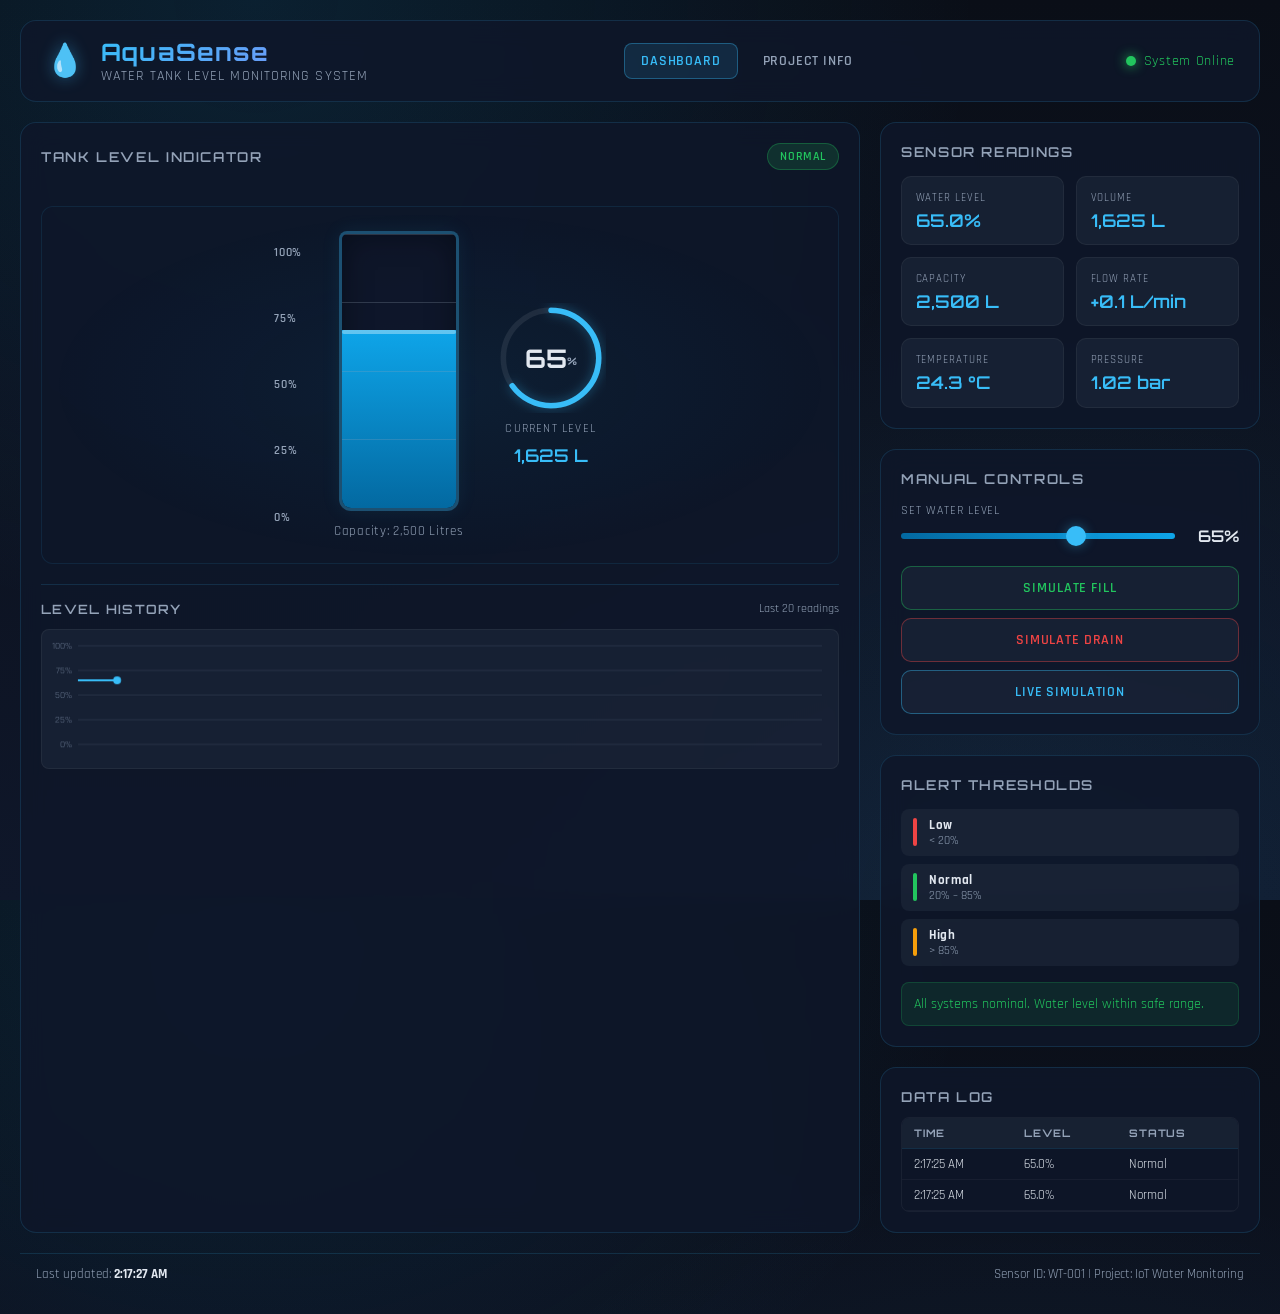
==== index.html @ 0c43d7fe "Add files via upload" ====
<!DOCTYPE html>
<html lang="en">
<head>
  <meta charset="UTF-8">
  <meta name="viewport" content="width=device-width, initial-scale=1.0">
  <title>AquaSense — Water Tank Level Monitoring</title>
  <link rel="stylesheet" href="style.css">
  <link rel="preconnect" href="https://fonts.googleapis.com">
  <link rel="preconnect" href="https://fonts.gstatic.com" crossorigin>
  <link href="https://fonts.googleapis.com/css2?family=Orbitron:wght@400;600;700&family=Rajdhani:wght@400;500;600;700&display=swap" rel="stylesheet">
</head>
<body>
  <div class="app">
    <header class="header">
      <div class="logo">
        <span class="logo-icon">💧</span>
        <div>
          <h1>AquaSense</h1>
          <p>Water Tank Level Monitoring System</p>
        </div>
      </div>
      <nav class="nav">
        <a href="index.html" class="nav-link active">Dashboard</a>
        <a href="project-info.html" class="nav-link">Project Info</a>
      </nav>
      <div class="header-status">
        <span class="status-dot" id="statusDot"></span>
        <span id="systemStatus">System Online</span>
      </div>
    </header>

    <main class="main">
      <section class="panel tank-panel">
        <div class="panel-header">
          <h2>Tank Level Indicator</h2>
          <span class="badge" id="tankBadge">Normal</span>
        </div>

        <div class="tank-display">
          <div class="scale-column">
            <span>100%</span>
            <span>75%</span>
            <span>50%</span>
            <span>25%</span>
            <span>0%</span>
          </div>

          <div class="tank-container">
            <div class="tank-body">
              <div class="tank-mark" style="top: 0%"></div>
              <div class="tank-mark" style="top: 25%"></div>
              <div class="tank-mark" style="top: 50%"></div>
              <div class="tank-mark" style="top: 75%"></div>
              <div class="water-fill" id="waterFill">
                <div class="water-surface"></div>
              </div>
              <div class="sensor-tag">
                <span class="sensor-dot"></span>
                Ultrasonic Sensor
              </div>
            </div>
            <p class="tank-capacity">Capacity: 2,500 Litres</p>
          </div>

          <div class="level-summary">
            <div class="level-ring">
              <svg viewBox="0 0 120 120">
                <circle class="ring-bg" cx="60" cy="60" r="52"/>
                <circle class="ring-fill" id="levelRing" cx="60" cy="60" r="52"/>
              </svg>
              <div class="level-ring-text">
                <span id="levelPercent">65</span>
                <small>%</small>
              </div>
            </div>
            <p class="level-label">Current Level</p>
            <p class="level-volume" id="summaryVolume">1,625 L</p>
          </div>
        </div>

        <div class="chart-section">
          <div class="chart-header">
            <h3>Level History</h3>
            <span class="chart-note">Last 20 readings</span>
          </div>
          <canvas id="levelChart" height="140"></canvas>
        </div>
      </section>

      <aside class="sidebar">
        <section class="panel metrics-panel">
          <h2>Sensor Readings</h2>
          <div class="metrics-grid">
            <div class="metric-card">
              <span class="metric-label">Water Level</span>
              <span class="metric-value" id="metricLevel">65.0%</span>
            </div>
            <div class="metric-card">
              <span class="metric-label">Volume</span>
              <span class="metric-value" id="metricVolume">1,625 L</span>
            </div>
            <div class="metric-card">
              <span class="metric-label">Capacity</span>
              <span class="metric-value">2,500 L</span>
            </div>
            <div class="metric-card">
              <span class="metric-label">Flow Rate</span>
              <span class="metric-value" id="metricFlow">0.0 L/min</span>
            </div>
            <div class="metric-card">
              <span class="metric-label">Temperature</span>
              <span class="metric-value" id="metricTemp">24.3 °C</span>
            </div>
            <div class="metric-card">
              <span class="metric-label">Pressure</span>
              <span class="metric-value" id="metricPressure">1.02 bar</span>
            </div>
          </div>
        </section>

        <section class="panel controls-panel">
          <h2>Manual Controls</h2>
          <div class="control-group">
            <label for="levelSlider">Set Water Level</label>
            <div class="slider-row">
              <input type="range" id="levelSlider" min="0" max="100" value="65" step="0.5">
              <span class="slider-value" id="sliderValue">65%</span>
            </div>
          </div>
          <div class="control-buttons">
            <button class="btn btn-fill" id="btnFill">Simulate Fill</button>
            <button class="btn btn-drain" id="btnDrain">Simulate Drain</button>
            <button class="btn btn-auto" id="btnAuto">Live Simulation</button>
          </div>
        </section>

        <section class="panel alerts-panel">
          <h2>Alert Thresholds</h2>
          <div class="alert-zones">
            <div class="zone zone-low">
              <span class="zone-bar"></span>
              <div>
                <strong>Low</strong>
                <span>&lt; 20%</span>
              </div>
            </div>
            <div class="zone zone-normal">
              <span class="zone-bar"></span>
              <div>
                <strong>Normal</strong>
                <span>20% – 85%</span>
              </div>
            </div>
            <div class="zone zone-high">
              <span class="zone-bar"></span>
              <div>
                <strong>High</strong>
                <span>&gt; 85%</span>
              </div>
            </div>
          </div>
          <p class="alert-message" id="alertMessage">All systems nominal. Water level within safe range.</p>
        </section>

        <section class="panel log-panel">
          <h2>Data Log</h2>
          <div class="log-table-wrap">
            <table class="log-table">
              <thead>
                <tr>
                  <th>Time</th>
                  <th>Level</th>
                  <th>Status</th>
                </tr>
              </thead>
              <tbody id="logBody"></tbody>
            </table>
          </div>
        </section>
      </aside>
    </main>

    <footer class="footer">
      <span>Last updated: <strong id="lastUpdated">--</strong></span>
      <span>Sensor ID: WT-001 | Project: IoT Water Monitoring</span>
    </footer>
  </div>

  <script src="script.js"></script>
</body>
</html>
---- style.css ----
*,
*::before,
*::after {
  box-sizing: border-box;
  margin: 0;
  padding: 0;
}

:root {
  --bg-deep: #0a0e17;
  --bg-panel: rgba(15, 23, 42, 0.85);
  --bg-card: rgba(30, 41, 59, 0.6);
  --border: rgba(56, 189, 248, 0.15);
  --accent: #38bdf8;
  --accent-glow: rgba(56, 189, 248, 0.4);
  --water: #0ea5e9;
  --water-deep: #0369a1;
  --success: #22c55e;
  --warning: #f59e0b;
  --danger: #ef4444;
  --text: #e2e8f0;
  --text-muted: #94a3b8;
  --font-display: 'Orbitron', sans-serif;
  --font-body: 'Rajdhani', sans-serif;
}

html, body {
  height: 100%;
}

body {
  font-family: var(--font-body);
  background: var(--bg-deep);
  color: var(--text);
  overflow-x: hidden;
  background-image:
    radial-gradient(ellipse at 20% 0%, rgba(14, 165, 233, 0.12) 0%, transparent 50%),
    radial-gradient(ellipse at 80% 100%, rgba(56, 189, 248, 0.08) 0%, transparent 50%),
    linear-gradient(180deg, #0a0e17 0%, #0f172a 100%);
}

.app {
  min-height: 100vh;
  display: flex;
  flex-direction: column;
  padding: 1.25rem;
  gap: 1.25rem;
  max-width: 1400px;
  margin: 0 auto;
}

/* Header */
.header {
  display: flex;
  justify-content: space-between;
  align-items: center;
  padding: 1rem 1.5rem;
  background: var(--bg-panel);
  border: 1px solid var(--border);
  border-radius: 16px;
  backdrop-filter: blur(12px);
}

.logo {
  display: flex;
  align-items: center;
  gap: 1rem;
}

.logo-icon {
  font-size: 2rem;
  filter: drop-shadow(0 0 8px var(--accent-glow));
}

.logo h1 {
  font-family: var(--font-display);
  font-size: 1.5rem;
  font-weight: 700;
  letter-spacing: 0.05em;
  background: linear-gradient(135deg, var(--accent), #818cf8);
  -webkit-background-clip: text;
  -webkit-text-fill-color: transparent;
  background-clip: text;
}

.logo p {
  font-size: 0.85rem;
  color: var(--text-muted);
  letter-spacing: 0.08em;
  text-transform: uppercase;
}

.nav {
  display: flex;
  gap: 0.5rem;
}

.nav-link {
  font-family: var(--font-body);
  font-size: 0.85rem;
  font-weight: 600;
  letter-spacing: 0.06em;
  text-transform: uppercase;
  text-decoration: none;
  color: var(--text-muted);
  padding: 0.5rem 1rem;
  border-radius: 8px;
  border: 1px solid transparent;
  transition: all 0.3s ease;
}

.nav-link:hover {
  color: var(--accent);
  border-color: var(--border);
  background: rgba(56, 189, 248, 0.08);
}

.nav-link.active {
  color: var(--accent);
  border-color: rgba(56, 189, 248, 0.35);
  background: rgba(56, 189, 248, 0.12);
}

.header-status {
  display: flex;
  align-items: center;
  gap: 0.5rem;
  font-size: 0.9rem;
  color: var(--success);
  letter-spacing: 0.05em;
}

.status-dot {
  width: 10px;
  height: 10px;
  border-radius: 50%;
  background: var(--success);
  box-shadow: 0 0 12px var(--success);
}

/* Main layout */
.main {
  flex: 1;
  display: grid;
  grid-template-columns: 1fr 380px;
  gap: 1.25rem;
}

@media (max-width: 960px) {
  .main {
    grid-template-columns: 1fr;
  }
}

.panel {
  background: var(--bg-panel);
  border: 1px solid var(--border);
  border-radius: 16px;
  padding: 1.25rem;
  backdrop-filter: blur(12px);
}

.panel-header {
  display: flex;
  justify-content: space-between;
  align-items: center;
  margin-bottom: 1rem;
}

.panel h2 {
  font-family: var(--font-display);
  font-size: 0.85rem;
  font-weight: 600;
  letter-spacing: 0.12em;
  text-transform: uppercase;
  color: var(--text-muted);
}

.badge {
  font-size: 0.75rem;
  font-weight: 600;
  padding: 0.3rem 0.75rem;
  border-radius: 999px;
  letter-spacing: 0.05em;
  text-transform: uppercase;
  background: rgba(34, 197, 94, 0.15);
  color: var(--success);
  border: 1px solid rgba(34, 197, 94, 0.3);
  transition: all 0.4s ease;
}

.badge.warning {
  background: rgba(245, 158, 11, 0.15);
  color: var(--warning);
  border-color: rgba(245, 158, 11, 0.3);
}

.badge.danger {
  background: rgba(239, 68, 68, 0.15);
  color: var(--danger);
  border-color: rgba(239, 68, 68, 0.3);
}

/* Tank display */
.tank-panel {
  display: flex;
  flex-direction: column;
  gap: 1.25rem;
}

.tank-display {
  display: flex;
  align-items: center;
  justify-content: center;
  gap: 2rem;
  padding: 1.5rem 1rem;
  background: radial-gradient(ellipse at center, rgba(14, 165, 233, 0.06) 0%, transparent 70%);
  border: 1px solid rgba(56, 189, 248, 0.1);
  border-radius: 12px;
  min-height: 340px;
}

.scale-column {
  display: flex;
  flex-direction: column;
  justify-content: space-between;
  height: 280px;
  font-size: 0.75rem;
  color: var(--text-muted);
  letter-spacing: 0.05em;
  font-weight: 600;
}

.tank-container {
  display: flex;
  flex-direction: column;
  align-items: center;
  gap: 0.75rem;
}

.tank-body {
  position: relative;
  width: 120px;
  height: 280px;
  border: 3px solid rgba(56, 189, 248, 0.35);
  border-radius: 8px 8px 12px 12px;
  background: rgba(15, 23, 42, 0.8);
  overflow: hidden;
  box-shadow:
    inset 0 0 30px rgba(0, 0, 0, 0.4),
    0 0 20px rgba(56, 189, 248, 0.08);
}

.tank-mark {
  position: absolute;
  left: 0;
  right: 0;
  height: 1px;
  background: rgba(148, 163, 184, 0.25);
  z-index: 2;
}

.water-fill {
  position: absolute;
  bottom: 0;
  left: 0;
  right: 0;
  height: 65%;
  background: linear-gradient(180deg, var(--water) 0%, var(--water-deep) 100%);
  transition: height 0.6s ease, background 0.4s ease;
  z-index: 1;
}

.water-fill.low {
  background: linear-gradient(180deg, #f87171 0%, #dc2626 100%);
}

.water-fill.high {
  background: linear-gradient(180deg, #fbbf24 0%, #d97706 100%);
}

.water-surface {
  position: absolute;
  top: 0;
  left: 0;
  right: 0;
  height: 4px;
  background: rgba(255, 255, 255, 0.35);
  border-radius: 2px;
}

.sensor-tag {
  position: absolute;
  top: 8px;
  right: -130px;
  display: flex;
  align-items: center;
  gap: 0.4rem;
  font-size: 0.7rem;
  color: var(--text-muted);
  letter-spacing: 0.04em;
  white-space: nowrap;
}

.sensor-tag::before {
  content: '';
  position: absolute;
  right: 100%;
  top: 50%;
  width: 20px;
  height: 1px;
  background: var(--accent);
  margin-right: 4px;
}

.sensor-dot {
  width: 8px;
  height: 8px;
  border-radius: 50%;
  background: var(--accent);
  box-shadow: 0 0 8px var(--accent-glow);
}

.tank-capacity {
  font-size: 0.8rem;
  color: var(--text-muted);
  letter-spacing: 0.06em;
}

.level-summary {
  display: flex;
  flex-direction: column;
  align-items: center;
  gap: 0.5rem;
}

.level-ring {
  position: relative;
  width: 110px;
  height: 110px;
}

.level-ring svg {
  transform: rotate(-90deg);
  width: 100%;
  height: 100%;
}

.ring-bg {
  fill: none;
  stroke: rgba(255, 255, 255, 0.08);
  stroke-width: 6;
}

.ring-fill {
  fill: none;
  stroke: var(--accent);
  stroke-width: 6;
  stroke-linecap: round;
  stroke-dasharray: 326.73;
  stroke-dashoffset: 114.35;
  transition: stroke-dashoffset 0.6s ease, stroke 0.4s ease;
  filter: drop-shadow(0 0 6px var(--accent-glow));
}

.level-ring-text {
  position: absolute;
  inset: 0;
  display: flex;
  align-items: center;
  justify-content: center;
  font-family: var(--font-display);
  font-size: 1.6rem;
  font-weight: 700;
}

.level-ring-text small {
  font-size: 0.65rem;
  color: var(--text-muted);
  margin-top: 0.4rem;
}

.level-label {
  font-size: 0.75rem;
  color: var(--text-muted);
  text-transform: uppercase;
  letter-spacing: 0.1em;
}

.level-volume {
  font-family: var(--font-display);
  font-size: 1.1rem;
  color: var(--accent);
  font-weight: 600;
}

/* Chart */
.chart-section {
  border-top: 1px solid var(--border);
  padding-top: 1rem;
}

.chart-header {
  display: flex;
  justify-content: space-between;
  align-items: center;
  margin-bottom: 0.75rem;
}

.chart-header h3 {
  font-family: var(--font-display);
  font-size: 0.8rem;
  font-weight: 600;
  letter-spacing: 0.1em;
  text-transform: uppercase;
  color: var(--text-muted);
}

.chart-note {
  font-size: 0.75rem;
  color: var(--text-muted);
}

#levelChart {
  width: 100%;
  height: 140px;
  border-radius: 8px;
  background: var(--bg-card);
  border: 1px solid rgba(255, 255, 255, 0.05);
}

/* Sidebar */
.sidebar {
  display: flex;
  flex-direction: column;
  gap: 1.25rem;
}

.metrics-grid {
  display: grid;
  grid-template-columns: 1fr 1fr;
  gap: 0.75rem;
  margin-top: 1rem;
}

.metric-card {
  background: var(--bg-card);
  border: 1px solid rgba(255, 255, 255, 0.05);
  border-radius: 10px;
  padding: 0.85rem;
  display: flex;
  flex-direction: column;
  gap: 0.25rem;
  transition: border-color 0.3s ease;
}

.metric-card:hover {
  border-color: var(--border);
}

.metric-label {
  font-size: 0.7rem;
  color: var(--text-muted);
  text-transform: uppercase;
  letter-spacing: 0.08em;
}

.metric-value {
  font-family: var(--font-display);
  font-size: 1.1rem;
  font-weight: 600;
  color: var(--accent);
}

/* Controls */
.control-group {
  margin-top: 1rem;
}

.control-group label {
  display: block;
  font-size: 0.75rem;
  color: var(--text-muted);
  text-transform: uppercase;
  letter-spacing: 0.08em;
  margin-bottom: 0.5rem;
}

.slider-row {
  display: flex;
  align-items: center;
  gap: 1rem;
}

input[type="range"] {
  flex: 1;
  -webkit-appearance: none;
  appearance: none;
  height: 6px;
  border-radius: 3px;
  background: linear-gradient(90deg, var(--water-deep), var(--water));
  outline: none;
}

input[type="range"]::-webkit-slider-thumb {
  -webkit-appearance: none;
  width: 20px;
  height: 20px;
  border-radius: 50%;
  background: var(--accent);
  cursor: pointer;
  box-shadow: 0 0 12px var(--accent-glow);
  transition: transform 0.2s ease;
}

input[type="range"]::-webkit-slider-thumb:hover {
  transform: scale(1.1);
}

.slider-value {
  font-family: var(--font-display);
  font-size: 1rem;
  font-weight: 600;
  min-width: 48px;
  text-align: right;
}

.control-buttons {
  display: flex;
  flex-direction: column;
  gap: 0.5rem;
  margin-top: 1.25rem;
}

.btn {
  font-family: var(--font-body);
  font-size: 0.9rem;
  font-weight: 600;
  letter-spacing: 0.06em;
  text-transform: uppercase;
  padding: 0.75rem 1rem;
  border: 1px solid var(--border);
  border-radius: 10px;
  cursor: pointer;
  transition: all 0.3s ease;
  background: var(--bg-card);
  color: var(--text);
}

.btn:hover {
  transform: translateY(-1px);
  box-shadow: 0 4px 16px rgba(0, 0, 0, 0.25);
}

.btn-fill {
  border-color: rgba(34, 197, 94, 0.4);
  color: var(--success);
}

.btn-fill:hover,
.btn-fill.active {
  background: rgba(34, 197, 94, 0.15);
}

.btn-drain {
  border-color: rgba(239, 68, 68, 0.4);
  color: var(--danger);
}

.btn-drain:hover,
.btn-drain.active {
  background: rgba(239, 68, 68, 0.15);
}

.btn-auto {
  border-color: rgba(56, 189, 248, 0.4);
  color: var(--accent);
}

.btn-auto:hover,
.btn-auto.active {
  background: rgba(56, 189, 248, 0.15);
  box-shadow: 0 4px 16px var(--accent-glow);
}

/* Alerts */
.alert-zones {
  display: flex;
  flex-direction: column;
  gap: 0.5rem;
  margin-top: 1rem;
}

.zone {
  display: flex;
  align-items: center;
  gap: 0.75rem;
  padding: 0.5rem 0.75rem;
  border-radius: 8px;
  background: var(--bg-card);
  font-size: 0.85rem;
}

.zone-bar {
  width: 4px;
  height: 28px;
  border-radius: 2px;
}

.zone-low .zone-bar { background: var(--danger); }
.zone-normal .zone-bar { background: var(--success); }
.zone-high .zone-bar { background: var(--warning); }

.zone div {
  display: flex;
  flex-direction: column;
}

.zone strong {
  font-size: 0.8rem;
  letter-spacing: 0.05em;
}

.zone span {
  font-size: 0.75rem;
  color: var(--text-muted);
}

.alert-message {
  margin-top: 1rem;
  padding: 0.75rem;
  border-radius: 8px;
  font-size: 0.85rem;
  background: rgba(34, 197, 94, 0.1);
  border: 1px solid rgba(34, 197, 94, 0.2);
  color: var(--success);
  transition: all 0.4s ease;
}

.alert-message.warning {
  background: rgba(245, 158, 11, 0.1);
  border-color: rgba(245, 158, 11, 0.2);
  color: var(--warning);
}

.alert-message.danger {
  background: rgba(239, 68, 68, 0.1);
  border-color: rgba(239, 68, 68, 0.2);
  color: var(--danger);
}

/* Data log */
.log-table-wrap {
  margin-top: 0.75rem;
  max-height: 160px;
  overflow-y: auto;
  border-radius: 8px;
  border: 1px solid rgba(255, 255, 255, 0.05);
}

.log-table {
  width: 100%;
  border-collapse: collapse;
  font-size: 0.8rem;
}

.log-table thead {
  position: sticky;
  top: 0;
  background: var(--bg-card);
}

.log-table th {
  text-align: left;
  padding: 0.5rem 0.75rem;
  font-family: var(--font-display);
  font-size: 0.65rem;
  letter-spacing: 0.08em;
  text-transform: uppercase;
  color: var(--text-muted);
  border-bottom: 1px solid var(--border);
}

.log-table td {
  padding: 0.45rem 0.75rem;
  border-bottom: 1px solid rgba(255, 255, 255, 0.04);
  color: var(--text);
}

.log-table tbody tr:hover {
  background: rgba(56, 189, 248, 0.05);
}

.log-status-normal { color: var(--success); }
.log-status-warning { color: var(--warning); }
.log-status-danger { color: var(--danger); }

/* Footer */
.footer {
  display: flex;
  justify-content: space-between;
  flex-wrap: wrap;
  gap: 0.5rem;
  padding: 0.75rem 1rem;
  font-size: 0.8rem;
  color: var(--text-muted);
  border-top: 1px solid var(--border);
}

.footer strong {
  color: var(--text);
}

/* Project Info Page */
.info-main {
  display: flex;
  flex-direction: column;
  gap: 1.25rem;
}

.info-hero {
  text-align: center;
  padding: 2rem 1.5rem;
  background: radial-gradient(ellipse at center, rgba(14, 165, 233, 0.1) 0%, transparent 70%);
}

.project-type {
  display: inline-block;
  font-size: 0.8rem;
  font-weight: 600;
  letter-spacing: 0.1em;
  text-transform: uppercase;
  color: var(--accent);
  padding: 0.35rem 1rem;
  border-radius: 999px;
  border: 1px solid rgba(56, 189, 248, 0.35);
  background: rgba(56, 189, 248, 0.1);
  margin-bottom: 1rem;
}

.project-title {
  font-family: var(--font-display);
  font-size: clamp(1.4rem, 4vw, 2rem);
  font-weight: 700;
  letter-spacing: 0.04em;
  line-height: 1.3;
  background: linear-gradient(135deg, var(--accent), #818cf8);
  -webkit-background-clip: text;
  -webkit-text-fill-color: transparent;
  background-clip: text;
  margin-bottom: 0.75rem;
}

.project-category {
  font-size: 1rem;
  color: var(--text-muted);
  letter-spacing: 0.05em;
}

.details-grid {
  display: grid;
  grid-template-columns: repeat(auto-fit, minmax(240px, 1fr));
  gap: 1rem;
  margin-top: 1rem;
}

.detail-item {
  background: var(--bg-card);
  border: 1px solid rgba(255, 255, 255, 0.05);
  border-radius: 10px;
  padding: 1rem;
  display: flex;
  flex-direction: column;
  gap: 0.35rem;
}

.detail-label {
  font-size: 0.7rem;
  color: var(--text-muted);
  text-transform: uppercase;
  letter-spacing: 0.08em;
}

.detail-value {
  font-family: var(--font-display);
  font-size: 1rem;
  font-weight: 600;
  color: var(--text);
}

.info-about p {
  margin-top: 1rem;
  line-height: 1.7;
  color: var(--text-muted);
  font-size: 0.95rem;
}

.info-about p strong {
  color: var(--accent);
}

.objectives-list {
  margin-top: 1.25rem;
  padding-left: 1.25rem;
  color: var(--text-muted);
  line-height: 1.8;
  font-size: 0.95rem;
}

.objectives-list li {
  margin-bottom: 0.35rem;
}

.gallery-desc {
  margin-top: 0.5rem;
  font-size: 0.9rem;
  color: var(--text-muted);
}

.gallery-grid {
  display: grid;
  grid-template-columns: repeat(auto-fit, minmax(260px, 1fr));
  gap: 1.25rem;
  margin-top: 1.25rem;
}

.gallery-item {
  margin: 0;
}

.gallery-img-wrap {
  position: relative;
  border-radius: 10px;
  overflow: hidden;
  border: 1px solid var(--border);
  background: var(--bg-card);
}

.gallery-img-wrap img {
  width: 100%;
  height: 200px;
  object-fit: contain;
  display: block;
  background: #0f172a;
  transition: transform 0.3s ease;
}

.gallery-item:hover .gallery-img-wrap img {
  transform: scale(1.03);
}

.img-tag {
  position: absolute;
  top: 10px;
  left: 10px;
  font-family: var(--font-display);
  font-size: 0.65rem;
  font-weight: 600;
  letter-spacing: 0.06em;
  text-transform: uppercase;
  padding: 0.3rem 0.65rem;
  border-radius: 999px;
  color: #fff;
  backdrop-filter: blur(4px);
}

.tag-dashboard { background: rgba(56, 189, 248, 0.85); }
.tag-tank { background: rgba(14, 165, 233, 0.85); }
.tag-sensor { background: rgba(129, 140, 248, 0.85); }
.tag-alert { background: rgba(245, 158, 11, 0.85); }
.tag-log { background: rgba(34, 197, 94, 0.85); }
.tag-chart { background: rgba(168, 85, 247, 0.85); }

.gallery-item figcaption {
  margin-top: 0.5rem;
  font-size: 0.8rem;
  color: var(--text-muted);
  text-align: center;
}

@media (max-width: 768px) {
  .header {
    flex-wrap: wrap;
    gap: 1rem;
  }

  .nav {
    order: 3;
    width: 100%;
    justify-content: center;
  }
}

@media (max-width: 600px) {
  .tank-display {
    flex-direction: column;
    gap: 1.5rem;
  }

  .scale-column {
    flex-direction: row;
    width: 100%;
    height: auto;
    justify-content: space-between;
  }

  .sensor-tag {
    display: none;
  }
}
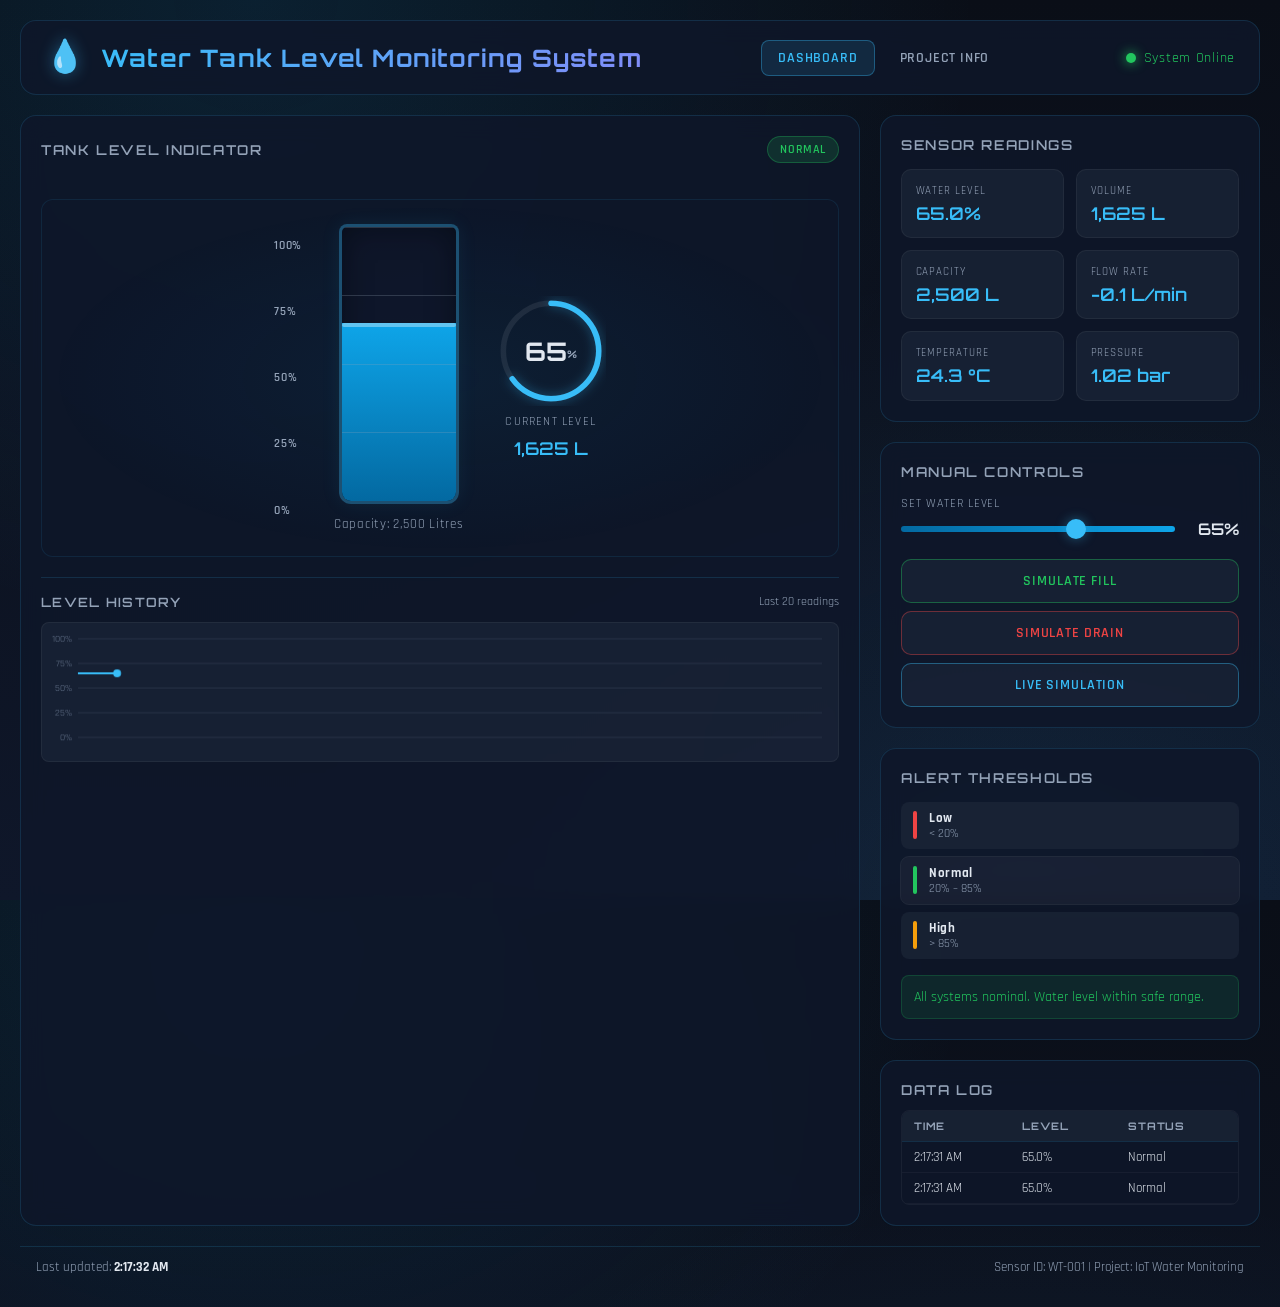
==== commit 4eeb22e1: "Add files via upload" ====
--- a/index.html
+++ b/index.html
@@ -3,7 +3,7 @@
 <head>
   <meta charset="UTF-8">
   <meta name="viewport" content="width=device-width, initial-scale=1.0">
-  <title>AquaSense — Water Tank Level Monitoring</title>
+  <title> Water Tank Level Monitoring</title>
   <link rel="stylesheet" href="style.css">
   <link rel="preconnect" href="https://fonts.googleapis.com">
   <link rel="preconnect" href="https://fonts.gstatic.com" crossorigin>
@@ -15,8 +15,7 @@
       <div class="logo">
         <span class="logo-icon">💧</span>
         <div>
-          <h1>AquaSense</h1>
-          <p>Water Tank Level Monitoring System</p>
+          <h1>Water Tank Level Monitoring System</h1>
         </div>
       </div>
       <nav class="nav">
@@ -185,6 +184,10 @@
       <span>Sensor ID: WT-001 | Project: IoT Water Monitoring</span>
     </footer>
   </div>
+  <!-- Alarm Sound -->
+<audio id="alarmSound" preload="auto">
+    <source src="alarm.mp3" type="audio/mpeg">
+</audio>
 
   <script src="script.js"></script>
 </body>
--- a/style.css
+++ b/style.css
@@ -136,6 +136,23 @@
   border-radius: 50%;
   background: var(--success);
   box-shadow: 0 0 12px var(--success);
+  transition: background 0.3s ease, box-shadow 0.3s ease;
+}
+
+.status-dot.alarm {
+  background: var(--danger);
+  box-shadow: 0 0 12px var(--danger);
+  animation: alarm-pulse 1s ease-in-out infinite;
+}
+
+.alarm-overflow .status-dot.alarm {
+  background: var(--warning);
+  box-shadow: 0 0 12px var(--warning);
+}
+
+@keyframes alarm-pulse {
+  0%, 100% { opacity: 1; transform: scale(1); }
+  50% { opacity: 0.5; transform: scale(1.15); }
 }
 
 /* Main layout */
@@ -649,6 +666,29 @@
   color: var(--danger);
 }
 
+.alarm-active .alert-message {
+  animation: alarm-flash 1.2s ease-in-out infinite;
+}
+
+.alarm-low .alert-message.danger {
+  box-shadow: 0 0 16px rgba(239, 68, 68, 0.25);
+}
+
+.alarm-overflow .alert-message.warning {
+  box-shadow: 0 0 16px rgba(245, 158, 11, 0.25);
+}
+
+@keyframes alarm-flash {
+  0%, 100% { opacity: 1; }
+  50% { opacity: 0.75; }
+}
+
+.zone-active {
+  background: rgba(255, 255, 255, 0.04);
+  border-radius: 8px;
+  outline: 1px solid rgba(255, 255, 255, 0.08);
+}
+
 /* Data log */
 .log-table-wrap {
   margin-top: 0.75rem;
